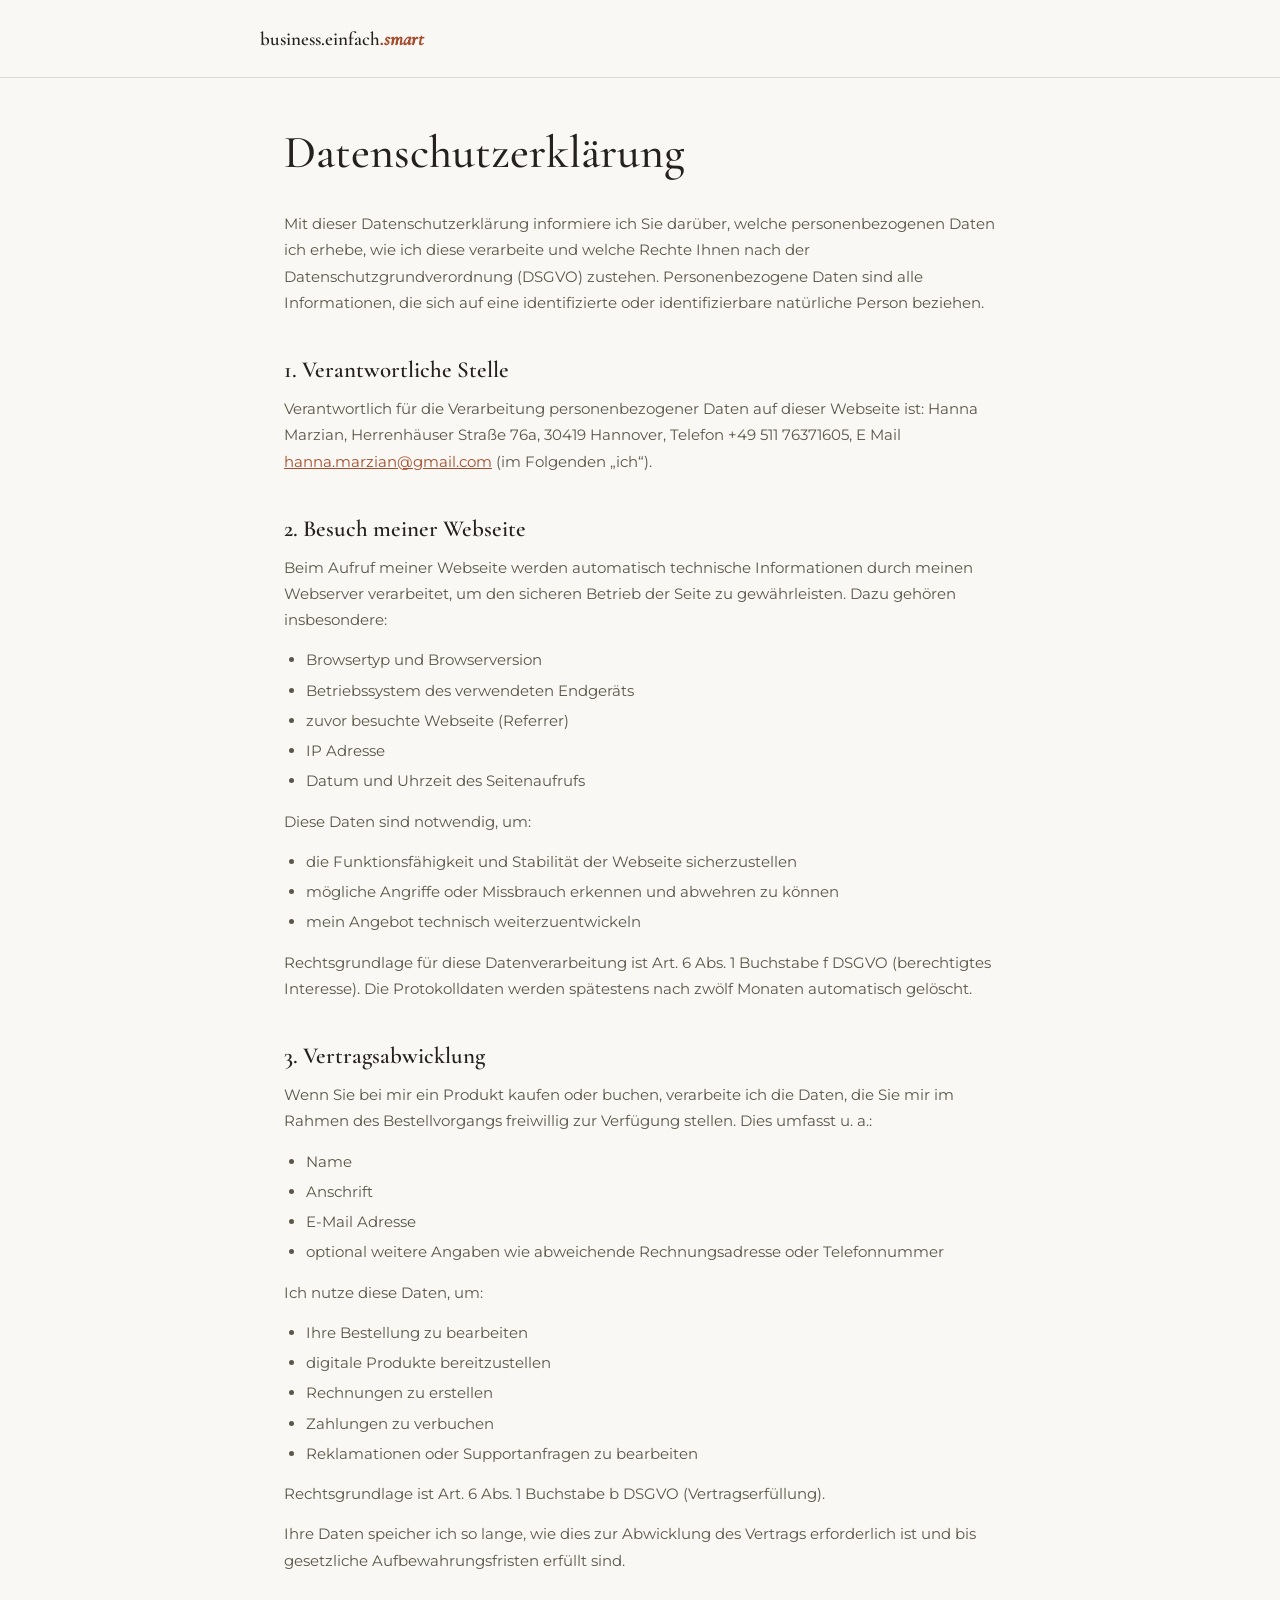
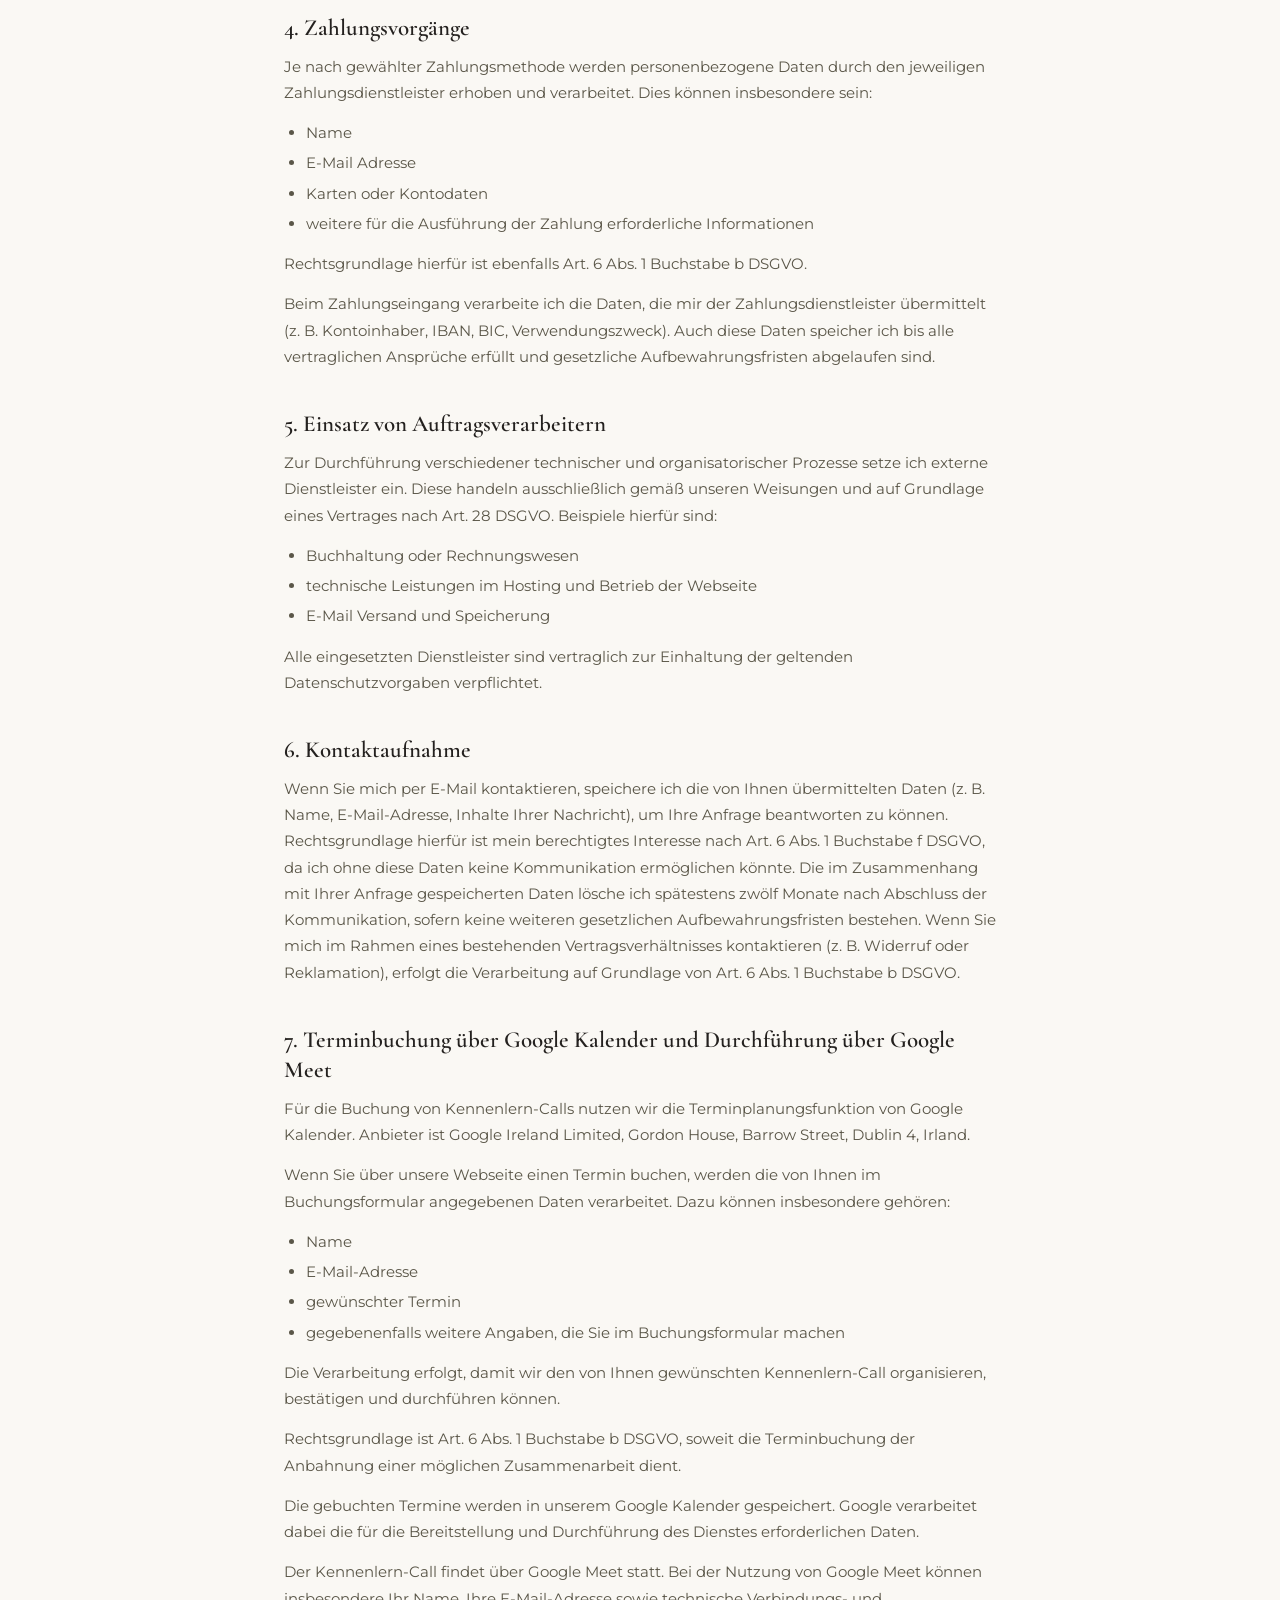
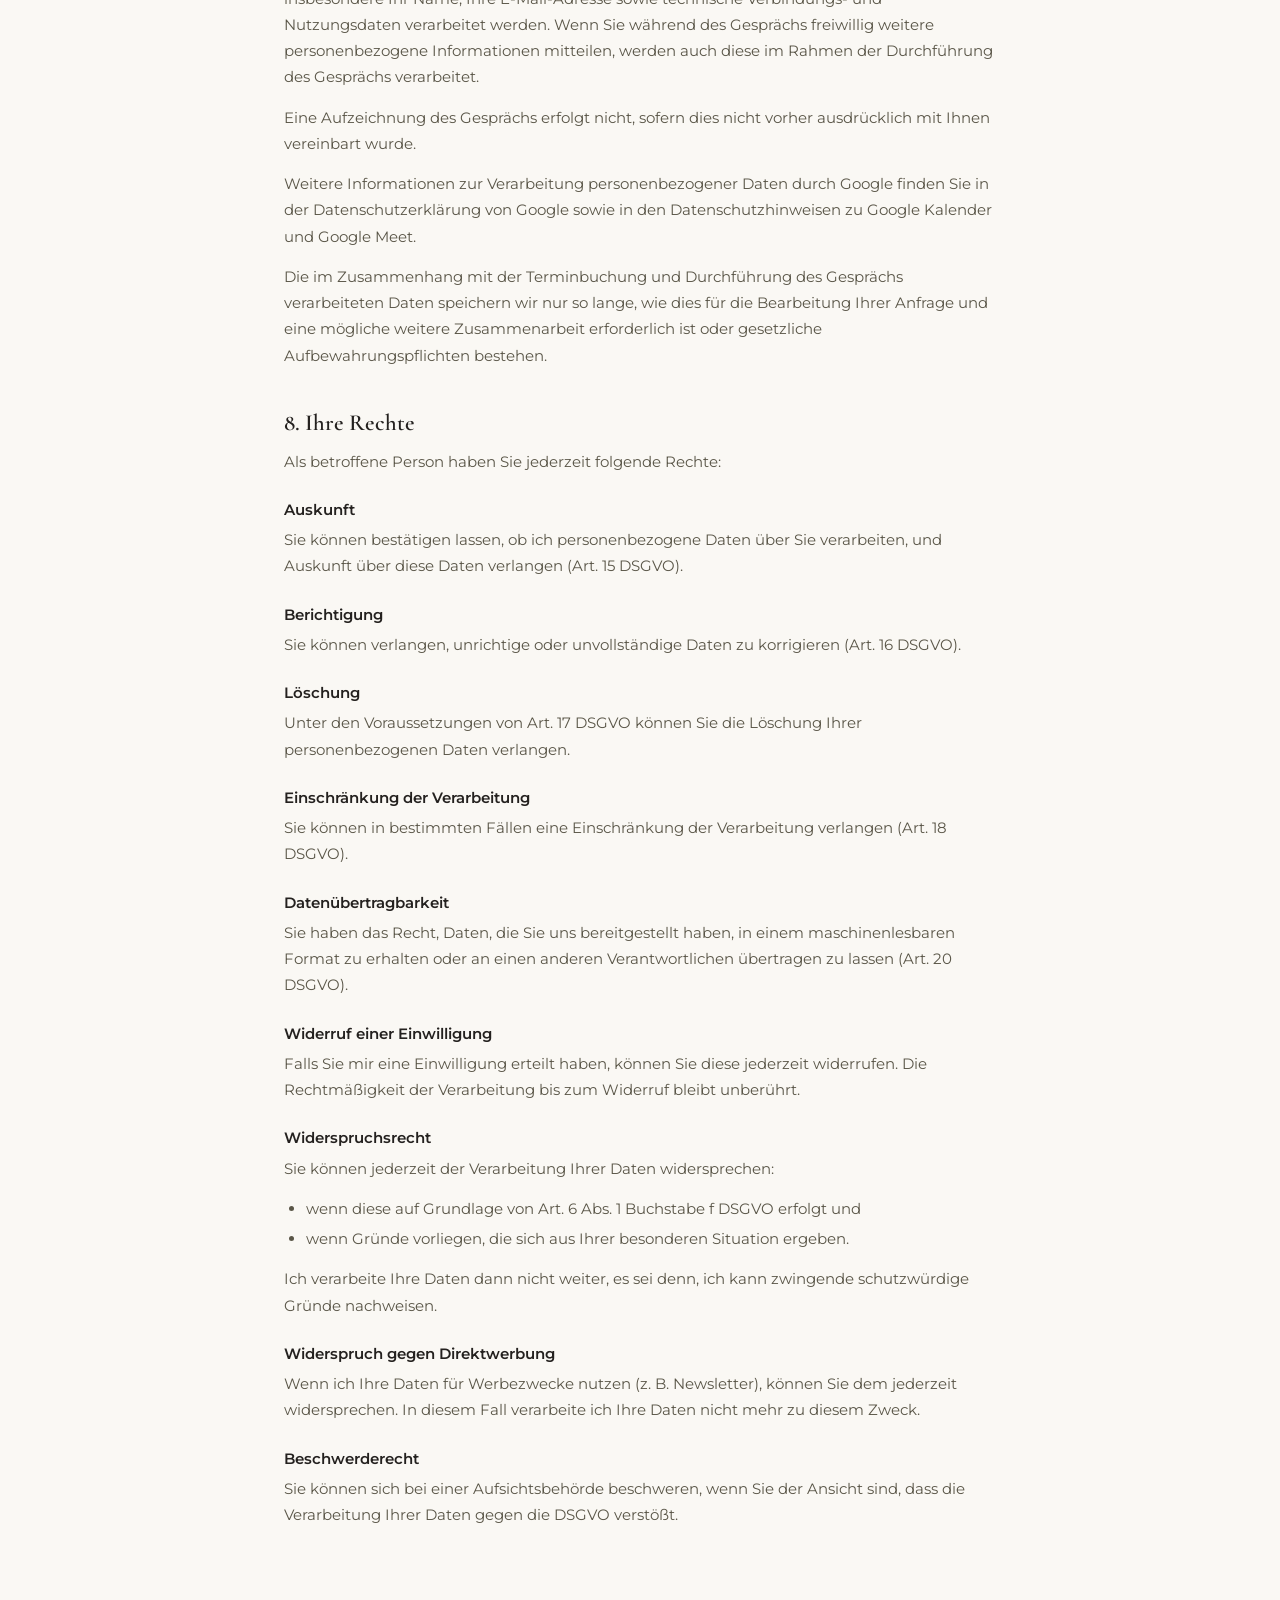
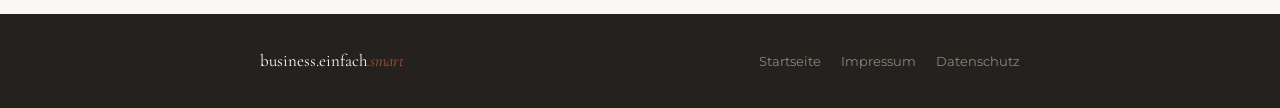
==== datenschutz.html @ f355cbbf "Add files via upload Version 1.0" ====
<!doctype html>
<html lang="de">
<head>
<meta charset="utf-8" />
<meta name="viewport" content="width=device-width, initial-scale=1, viewport-fit=cover" />
<meta name="robots" content="noindex" />
<title>Datenschutzerklärung | business.einfach.smart</title>
<link rel="stylesheet" href="fonts/fonts.css" />
<style>
  *, *::before, *::after { box-sizing: border-box; }
  :root {
    --creme: #F2EDE7; --offwhite: #FAF8F4; --rost: #A54D2D; --ink: #24211F;
    --ink-soft: #5A5648; --muted: #8C8776; --line: rgba(36,33,31,0.14);
    --serif: 'Cormorant Garamond', Georgia, serif;
    --sans: 'Montserrat', system-ui, -apple-system, sans-serif;
    padding-top: env(safe-area-inset-top, 0px); padding-bottom: env(safe-area-inset-bottom, 0px);
  }
  html { background: var(--offwhite); }
  body { margin: 0; background: var(--offwhite); color: var(--ink-soft); font-family: var(--sans); font-size: 15px; line-height: 1.75; }
  header { border-bottom: 1px solid var(--line); padding: 22px 24px; }
  header .inner, main, footer .inner { max-width: 760px; margin: 0 auto; }
  .logo { font-family: var(--serif); font-size: 19px; font-weight: 600; color: var(--ink); text-decoration: none; }
  .logo em { color: var(--rost); }
  main { padding: 48px 24px 72px; }
  h1 { font-family: var(--serif); font-weight: 500; color: var(--ink); font-size: clamp(34px, 5vw, 46px); margin: 0 0 32px; line-height: 1.15; }
  h2 { font-family: var(--serif); font-weight: 600; color: var(--ink); font-size: 23px; margin: 40px 0 10px; line-height: 1.3; }
  h3 { font-family: var(--sans); font-weight: 600; color: var(--ink); font-size: 15px; margin: 22px 0 4px; }
  p { margin: 0 0 14px; }
  ul { margin: 0 0 14px; padding-left: 22px; }
  li { margin-bottom: 4px; }
  a { color: var(--rost); }
  .address { margin-bottom: 24px; }
  .address strong { color: var(--ink); }
  footer { background: var(--ink); padding: 32px 24px; }
  footer .inner { display: flex; flex-wrap: wrap; gap: 20px; justify-content: space-between; align-items: center; }
  footer .flogo { font-family: var(--serif); font-size: 17px; color: var(--offwhite); }
  footer .flogo em { color: var(--rost); }
  footer nav { display: flex; gap: 20px; flex-wrap: wrap; }
  footer a { color: var(--muted); text-decoration: none; font-size: 13px; }
  footer a:hover { color: var(--rost); }
</style>
</head>
<body>
<header><div class="inner"><a class="logo" href="index.html">business.einfach<em>.smart</em></a></div></header>
<main>
<h1>Datenschutzerklärung</h1>
<p>Mit dieser Datenschutzerklärung informiere ich Sie darüber, welche personenbezogenen Daten ich erhebe, wie ich diese verarbeite und welche Rechte Ihnen nach der Datenschutzgrundverordnung (DSGVO) zustehen. Personenbezogene Daten sind alle Informationen, die sich auf eine identifizierte oder identifizierbare natürliche Person beziehen.</p>
<h2>1. Verantwortliche Stelle</h2>
<p>Verantwortlich für die Verarbeitung personenbezogener Daten auf dieser Webseite ist: Hanna Marzian, Herrenhäuser Straße 76a, 30419 Hannover, Telefon +49 511 76371605, E Mail <a href="mailto:hanna.marzian@gmail.com">hanna.marzian@gmail.com</a> (im Folgenden „ich“).</p>
<h2>2. Besuch meiner Webseite</h2>
<p>Beim Aufruf meiner Webseite werden automatisch technische Informationen durch meinen Webserver verarbeitet, um den sicheren Betrieb der Seite zu gewährleisten. Dazu gehören insbesondere:</p>
<ul>
  <li>Browsertyp und Browserversion</li>
  <li>Betriebssystem des verwendeten Endgeräts</li>
  <li>zuvor besuchte Webseite (Referrer)</li>
  <li>IP Adresse</li>
  <li>Datum und Uhrzeit des Seitenaufrufs</li>
</ul>
<p>Diese Daten sind notwendig, um:</p>
<ul>
  <li>die Funktionsfähigkeit und Stabilität der Webseite sicherzustellen</li>
  <li>mögliche Angriffe oder Missbrauch erkennen und abwehren zu können</li>
  <li>mein Angebot technisch weiterzuentwickeln</li>
</ul>
<p>Rechtsgrundlage für diese Datenverarbeitung ist Art. 6 Abs. 1 Buchstabe f DSGVO (berechtigtes Interesse). Die Protokolldaten werden spätestens nach zwölf Monaten automatisch gelöscht.</p>
<h2>3. Vertragsabwicklung</h2>
<p>Wenn Sie bei mir ein Produkt kaufen oder buchen, verarbeite ich die Daten, die Sie mir im Rahmen des Bestellvorgangs freiwillig zur Verfügung stellen. Dies umfasst u. a.:</p>
<ul>
  <li>Name</li>
  <li>Anschrift</li>
  <li>E-Mail Adresse</li>
  <li>optional weitere Angaben wie abweichende Rechnungsadresse oder Telefonnummer</li>
</ul>
<p>Ich nutze diese Daten, um:</p>
<ul>
  <li>Ihre Bestellung zu bearbeiten</li>
  <li>digitale Produkte bereitzustellen</li>
  <li>Rechnungen zu erstellen</li>
  <li>Zahlungen zu verbuchen</li>
  <li>Reklamationen oder Supportanfragen zu bearbeiten</li>
</ul>
<p>Rechtsgrundlage ist Art. 6 Abs. 1 Buchstabe b DSGVO (Vertragserfüllung).</p>
<p>Ihre Daten speicher ich so lange, wie dies zur Abwicklung des Vertrags erforderlich ist und bis gesetzliche Aufbewahrungsfristen erfüllt sind.</p>
<h2>4. Zahlungsvorgänge</h2>
<p>Je nach gewählter Zahlungsmethode werden personenbezogene Daten durch den jeweiligen Zahlungsdienstleister erhoben und verarbeitet. Dies können insbesondere sein:</p>
<ul>
  <li>Name</li>
  <li>E-Mail Adresse</li>
  <li>Karten oder Kontodaten</li>
  <li>weitere für die Ausführung der Zahlung erforderliche Informationen</li>
</ul>
<p>Rechtsgrundlage hierfür ist ebenfalls Art. 6 Abs. 1 Buchstabe b DSGVO.</p>
<p>Beim Zahlungseingang verarbeite ich die Daten, die mir der Zahlungsdienstleister übermittelt (z. B. Kontoinhaber, IBAN, BIC, Verwendungszweck). Auch diese Daten speicher ich bis alle vertraglichen Ansprüche erfüllt und gesetzliche Aufbewahrungsfristen abgelaufen sind.</p>
<h2>5. Einsatz von Auftragsverarbeitern</h2>
<p>Zur Durchführung verschiedener technischer und organisatorischer Prozesse setze ich externe Dienstleister ein. Diese handeln ausschließlich gemäß unseren Weisungen und auf Grundlage eines Vertrages nach Art. 28 DSGVO. Beispiele hierfür sind:</p>
<ul>
  <li>Buchhaltung oder Rechnungswesen</li>
  <li>technische Leistungen im Hosting und Betrieb der Webseite</li>
  <li>E-Mail Versand und Speicherung</li>
</ul>
<p>Alle eingesetzten Dienstleister sind vertraglich zur Einhaltung der geltenden Datenschutzvorgaben verpflichtet.</p>
<h2>6. Kontaktaufnahme</h2>
<p>Wenn Sie mich per E-Mail kontaktieren, speichere ich die von Ihnen übermittelten Daten (z. B. Name, E-Mail-Adresse, Inhalte Ihrer Nachricht), um Ihre Anfrage beantworten zu können. Rechtsgrundlage hierfür ist mein berechtigtes Interesse nach Art. 6 Abs. 1 Buchstabe f DSGVO, da ich ohne diese Daten keine Kommunikation ermöglichen könnte. Die im Zusammenhang mit Ihrer Anfrage gespeicherten Daten lösche ich spätestens zwölf Monate nach Abschluss der Kommunikation, sofern keine weiteren gesetzlichen Aufbewahrungsfristen bestehen. Wenn Sie mich im Rahmen eines bestehenden Vertragsverhältnisses kontaktieren (z. B. Widerruf oder Reklamation), erfolgt die Verarbeitung auf Grundlage von Art. 6 Abs. 1 Buchstabe b DSGVO.</p>
<h2>7. Terminbuchung über Google Kalender und Durchführung über Google Meet</h2>
<p>Für die Buchung von Kennenlern-Calls nutzen wir die Terminplanungsfunktion von Google Kalender. Anbieter ist Google Ireland Limited, Gordon House, Barrow Street, Dublin 4, Irland.</p>
<p>Wenn Sie über unsere Webseite einen Termin buchen, werden die von Ihnen im Buchungsformular angegebenen Daten verarbeitet. Dazu können insbesondere gehören:</p>
<ul>
  <li>Name</li>
  <li>E-Mail-Adresse</li>
  <li>gewünschter Termin</li>
  <li>gegebenenfalls weitere Angaben, die Sie im Buchungsformular machen</li>
</ul>
<p>Die Verarbeitung erfolgt, damit wir den von Ihnen gewünschten Kennenlern-Call organisieren, bestätigen und durchführen können.</p>
<p>Rechtsgrundlage ist Art. 6 Abs. 1 Buchstabe b DSGVO, soweit die Terminbuchung der Anbahnung einer möglichen Zusammenarbeit dient.</p>
<p>Die gebuchten Termine werden in unserem Google Kalender gespeichert. Google verarbeitet dabei die für die Bereitstellung und Durchführung des Dienstes erforderlichen Daten.</p>
<p>Der Kennenlern-Call findet über Google Meet statt. Bei der Nutzung von Google Meet können insbesondere Ihr Name, Ihre E-Mail-Adresse sowie technische Verbindungs- und Nutzungsdaten verarbeitet werden. Wenn Sie während des Gesprächs freiwillig weitere personenbezogene Informationen mitteilen, werden auch diese im Rahmen der Durchführung des Gesprächs verarbeitet.</p>
<p>Eine Aufzeichnung des Gesprächs erfolgt nicht, sofern dies nicht vorher ausdrücklich mit Ihnen vereinbart wurde.</p>
<p>Weitere Informationen zur Verarbeitung personenbezogener Daten durch Google finden Sie in der Datenschutzerklärung von Google sowie in den Datenschutzhinweisen zu Google Kalender und Google Meet.</p>
<p>Die im Zusammenhang mit der Terminbuchung und Durchführung des Gesprächs verarbeiteten Daten speichern wir nur so lange, wie dies für die Bearbeitung Ihrer Anfrage und eine mögliche weitere Zusammenarbeit erforderlich ist oder gesetzliche Aufbewahrungspflichten bestehen.</p>
<h2>8. Ihre Rechte</h2>
<p>Als betroffene Person haben Sie jederzeit folgende Rechte:</p>
<h3>Auskunft</h3>
<p>Sie können bestätigen lassen, ob ich personenbezogene Daten über Sie verarbeiten, und Auskunft über diese Daten verlangen (Art. 15 DSGVO).</p>
<h3>Berichtigung</h3>
<p>Sie können verlangen, unrichtige oder unvollständige Daten zu korrigieren (Art. 16 DSGVO).</p>
<h3>Löschung</h3>
<p>Unter den Voraussetzungen von Art. 17 DSGVO können Sie die Löschung Ihrer personenbezogenen Daten verlangen.</p>
<h3>Einschränkung der Verarbeitung</h3>
<p>Sie können in bestimmten Fällen eine Einschränkung der Verarbeitung verlangen (Art. 18 DSGVO).</p>
<h3>Datenübertragbarkeit</h3>
<p>Sie haben das Recht, Daten, die Sie uns bereitgestellt haben, in einem maschinenlesbaren Format zu erhalten oder an einen anderen Verantwortlichen übertragen zu lassen (Art. 20 DSGVO).</p>
<h3>Widerruf einer Einwilligung</h3>
<p>Falls Sie mir eine Einwilligung erteilt haben, können Sie diese jederzeit widerrufen. Die Rechtmäßigkeit der Verarbeitung bis zum Widerruf bleibt unberührt.</p>
<h3>Widerspruchsrecht</h3>
<p>Sie können jederzeit der Verarbeitung Ihrer Daten widersprechen:</p>
<ul>
  <li>wenn diese auf Grundlage von Art. 6 Abs. 1 Buchstabe f DSGVO erfolgt und</li>
  <li>wenn Gründe vorliegen, die sich aus Ihrer besonderen Situation ergeben.</li>
</ul>
<p>Ich verarbeite Ihre Daten dann nicht weiter, es sei denn, ich kann zwingende schutzwürdige Gründe nachweisen.</p>
<h3>Widerspruch gegen Direktwerbung</h3>
<p>Wenn ich Ihre Daten für Werbezwecke nutzen (z. B. Newsletter), können Sie dem jederzeit widersprechen. In diesem Fall verarbeite ich Ihre Daten nicht mehr zu diesem Zweck.</p>
<h3>Beschwerderecht</h3>
<p>Sie können sich bei einer Aufsichtsbehörde beschweren, wenn Sie der Ansicht sind, dass die Verarbeitung Ihrer Daten gegen die DSGVO verstößt.</p>
</main>
<footer><div class="inner">
  <div class="flogo">business.einfach<em>.smart</em></div>
  <nav>
    <a href="index.html">Startseite</a>
    <a href="impressum.html">Impressum</a>
    <a href="datenschutz.html">Datenschutz</a>
  </nav>
</div></footer>
</body>
</html>
---- fonts/fonts.css ----
/* Lokal gehostete Schriften (Quelle: Fontsource, SIL Open Font License). Ersetzt Google Fonts. */

/* cormorant-garamond-latin-ext-400-normal */
@font-face {
  font-family: 'Cormorant Garamond';
  font-style: normal;
  font-display: swap;
  font-weight: 400;
  src: url(./cormorant-garamond-latin-ext-400-normal.woff2) format('woff2');
  unicode-range: U+0100-02BA,U+02BD-02C5,U+02C7-02CC,U+02CE-02D7,U+02DD-02FF,U+0304,U+0308,U+0329,U+1D00-1DBF,U+1E00-1E9F,U+1EF2-1EFF,U+2020,U+20A0-20AB,U+20AD-20C0,U+2113,U+2C60-2C7F,U+A720-A7FF;
}

/* cormorant-garamond-latin-400-normal */
@font-face {
  font-family: 'Cormorant Garamond';
  font-style: normal;
  font-display: swap;
  font-weight: 400;
  src: url(./cormorant-garamond-latin-400-normal.woff2) format('woff2');
  unicode-range: U+0000-00FF,U+0131,U+0152-0153,U+02BB-02BC,U+02C6,U+02DA,U+02DC,U+0304,U+0308,U+0329,U+2000-206F,U+20AC,U+2122,U+2191,U+2193,U+2212,U+2215,U+FEFF,U+FFFD;
}

/* cormorant-garamond-latin-ext-500-normal */
@font-face {
  font-family: 'Cormorant Garamond';
  font-style: normal;
  font-display: swap;
  font-weight: 500;
  src: url(./cormorant-garamond-latin-ext-500-normal.woff2) format('woff2');
  unicode-range: U+0100-02BA,U+02BD-02C5,U+02C7-02CC,U+02CE-02D7,U+02DD-02FF,U+0304,U+0308,U+0329,U+1D00-1DBF,U+1E00-1E9F,U+1EF2-1EFF,U+2020,U+20A0-20AB,U+20AD-20C0,U+2113,U+2C60-2C7F,U+A720-A7FF;
}

/* cormorant-garamond-latin-500-normal */
@font-face {
  font-family: 'Cormorant Garamond';
  font-style: normal;
  font-display: swap;
  font-weight: 500;
  src: url(./cormorant-garamond-latin-500-normal.woff2) format('woff2');
  unicode-range: U+0000-00FF,U+0131,U+0152-0153,U+02BB-02BC,U+02C6,U+02DA,U+02DC,U+0304,U+0308,U+0329,U+2000-206F,U+20AC,U+2122,U+2191,U+2193,U+2212,U+2215,U+FEFF,U+FFFD;
}

/* cormorant-garamond-latin-ext-600-normal */
@font-face {
  font-family: 'Cormorant Garamond';
  font-style: normal;
  font-display: swap;
  font-weight: 600;
  src: url(./cormorant-garamond-latin-ext-600-normal.woff2) format('woff2');
  unicode-range: U+0100-02BA,U+02BD-02C5,U+02C7-02CC,U+02CE-02D7,U+02DD-02FF,U+0304,U+0308,U+0329,U+1D00-1DBF,U+1E00-1E9F,U+1EF2-1EFF,U+2020,U+20A0-20AB,U+20AD-20C0,U+2113,U+2C60-2C7F,U+A720-A7FF;
}

/* cormorant-garamond-latin-600-normal */
@font-face {
  font-family: 'Cormorant Garamond';
  font-style: normal;
  font-display: swap;
  font-weight: 600;
  src: url(./cormorant-garamond-latin-600-normal.woff2) format('woff2');
  unicode-range: U+0000-00FF,U+0131,U+0152-0153,U+02BB-02BC,U+02C6,U+02DA,U+02DC,U+0304,U+0308,U+0329,U+2000-206F,U+20AC,U+2122,U+2191,U+2193,U+2212,U+2215,U+FEFF,U+FFFD;
}

/* cormorant-garamond-latin-ext-400-italic */
@font-face {
  font-family: 'Cormorant Garamond';
  font-style: italic;
  font-display: swap;
  font-weight: 400;
  src: url(./cormorant-garamond-latin-ext-400-italic.woff2) format('woff2');
  unicode-range: U+0100-02BA,U+02BD-02C5,U+02C7-02CC,U+02CE-02D7,U+02DD-02FF,U+0304,U+0308,U+0329,U+1D00-1DBF,U+1E00-1E9F,U+1EF2-1EFF,U+2020,U+20A0-20AB,U+20AD-20C0,U+2113,U+2C60-2C7F,U+A720-A7FF;
}

/* cormorant-garamond-latin-400-italic */
@font-face {
  font-family: 'Cormorant Garamond';
  font-style: italic;
  font-display: swap;
  font-weight: 400;
  src: url(./cormorant-garamond-latin-400-italic.woff2) format('woff2');
  unicode-range: U+0000-00FF,U+0131,U+0152-0153,U+02BB-02BC,U+02C6,U+02DA,U+02DC,U+0304,U+0308,U+0329,U+2000-206F,U+20AC,U+2122,U+2191,U+2193,U+2212,U+2215,U+FEFF,U+FFFD;
}

/* cormorant-garamond-latin-ext-500-italic */
@font-face {
  font-family: 'Cormorant Garamond';
  font-style: italic;
  font-display: swap;
  font-weight: 500;
  src: url(./cormorant-garamond-latin-ext-500-italic.woff2) format('woff2');
  unicode-range: U+0100-02BA,U+02BD-02C5,U+02C7-02CC,U+02CE-02D7,U+02DD-02FF,U+0304,U+0308,U+0329,U+1D00-1DBF,U+1E00-1E9F,U+1EF2-1EFF,U+2020,U+20A0-20AB,U+20AD-20C0,U+2113,U+2C60-2C7F,U+A720-A7FF;
}

/* cormorant-garamond-latin-500-italic */
@font-face {
  font-family: 'Cormorant Garamond';
  font-style: italic;
  font-display: swap;
  font-weight: 500;
  src: url(./cormorant-garamond-latin-500-italic.woff2) format('woff2');
  unicode-range: U+0000-00FF,U+0131,U+0152-0153,U+02BB-02BC,U+02C6,U+02DA,U+02DC,U+0304,U+0308,U+0329,U+2000-206F,U+20AC,U+2122,U+2191,U+2193,U+2212,U+2215,U+FEFF,U+FFFD;
}

/* montserrat-latin-ext-400-normal */
@font-face {
  font-family: 'Montserrat';
  font-style: normal;
  font-display: swap;
  font-weight: 400;
  src: url(./montserrat-latin-ext-400-normal.woff2) format('woff2');
  unicode-range: U+0100-02BA,U+02BD-02C5,U+02C7-02CC,U+02CE-02D7,U+02DD-02FF,U+0304,U+0308,U+0329,U+1D00-1DBF,U+1E00-1E9F,U+1EF2-1EFF,U+2020,U+20A0-20AB,U+20AD-20C0,U+2113,U+2C60-2C7F,U+A720-A7FF;
}

/* montserrat-latin-400-normal */
@font-face {
  font-family: 'Montserrat';
  font-style: normal;
  font-display: swap;
  font-weight: 400;
  src: url(./montserrat-latin-400-normal.woff2) format('woff2');
  unicode-range: U+0000-00FF,U+0131,U+0152-0153,U+02BB-02BC,U+02C6,U+02DA,U+02DC,U+0304,U+0308,U+0329,U+2000-206F,U+20AC,U+2122,U+2191,U+2193,U+2212,U+2215,U+FEFF,U+FFFD;
}

/* montserrat-latin-ext-500-normal */
@font-face {
  font-family: 'Montserrat';
  font-style: normal;
  font-display: swap;
  font-weight: 500;
  src: url(./montserrat-latin-ext-500-normal.woff2) format('woff2');
  unicode-range: U+0100-02BA,U+02BD-02C5,U+02C7-02CC,U+02CE-02D7,U+02DD-02FF,U+0304,U+0308,U+0329,U+1D00-1DBF,U+1E00-1E9F,U+1EF2-1EFF,U+2020,U+20A0-20AB,U+20AD-20C0,U+2113,U+2C60-2C7F,U+A720-A7FF;
}

/* montserrat-latin-500-normal */
@font-face {
  font-family: 'Montserrat';
  font-style: normal;
  font-display: swap;
  font-weight: 500;
  src: url(./montserrat-latin-500-normal.woff2) format('woff2');
  unicode-range: U+0000-00FF,U+0131,U+0152-0153,U+02BB-02BC,U+02C6,U+02DA,U+02DC,U+0304,U+0308,U+0329,U+2000-206F,U+20AC,U+2122,U+2191,U+2193,U+2212,U+2215,U+FEFF,U+FFFD;
}

/* montserrat-latin-ext-600-normal */
@font-face {
  font-family: 'Montserrat';
  font-style: normal;
  font-display: swap;
  font-weight: 600;
  src: url(./montserrat-latin-ext-600-normal.woff2) format('woff2');
  unicode-range: U+0100-02BA,U+02BD-02C5,U+02C7-02CC,U+02CE-02D7,U+02DD-02FF,U+0304,U+0308,U+0329,U+1D00-1DBF,U+1E00-1E9F,U+1EF2-1EFF,U+2020,U+20A0-20AB,U+20AD-20C0,U+2113,U+2C60-2C7F,U+A720-A7FF;
}

/* montserrat-latin-600-normal */
@font-face {
  font-family: 'Montserrat';
  font-style: normal;
  font-display: swap;
  font-weight: 600;
  src: url(./montserrat-latin-600-normal.woff2) format('woff2');
  unicode-range: U+0000-00FF,U+0131,U+0152-0153,U+02BB-02BC,U+02C6,U+02DA,U+02DC,U+0304,U+0308,U+0329,U+2000-206F,U+20AC,U+2122,U+2191,U+2193,U+2212,U+2215,U+FEFF,U+FFFD;
}

/* montserrat-latin-ext-700-normal */
@font-face {
  font-family: 'Montserrat';
  font-style: normal;
  font-display: swap;
  font-weight: 700;
  src: url(./montserrat-latin-ext-700-normal.woff2) format('woff2');
  unicode-range: U+0100-02BA,U+02BD-02C5,U+02C7-02CC,U+02CE-02D7,U+02DD-02FF,U+0304,U+0308,U+0329,U+1D00-1DBF,U+1E00-1E9F,U+1EF2-1EFF,U+2020,U+20A0-20AB,U+20AD-20C0,U+2113,U+2C60-2C7F,U+A720-A7FF;
}

/* montserrat-latin-700-normal */
@font-face {
  font-family: 'Montserrat';
  font-style: normal;
  font-display: swap;
  font-weight: 700;
  src: url(./montserrat-latin-700-normal.woff2) format('woff2');
  unicode-range: U+0000-00FF,U+0131,U+0152-0153,U+02BB-02BC,U+02C6,U+02DA,U+02DC,U+0304,U+0308,U+0329,U+2000-206F,U+20AC,U+2122,U+2191,U+2193,U+2212,U+2215,U+FEFF,U+FFFD;
}
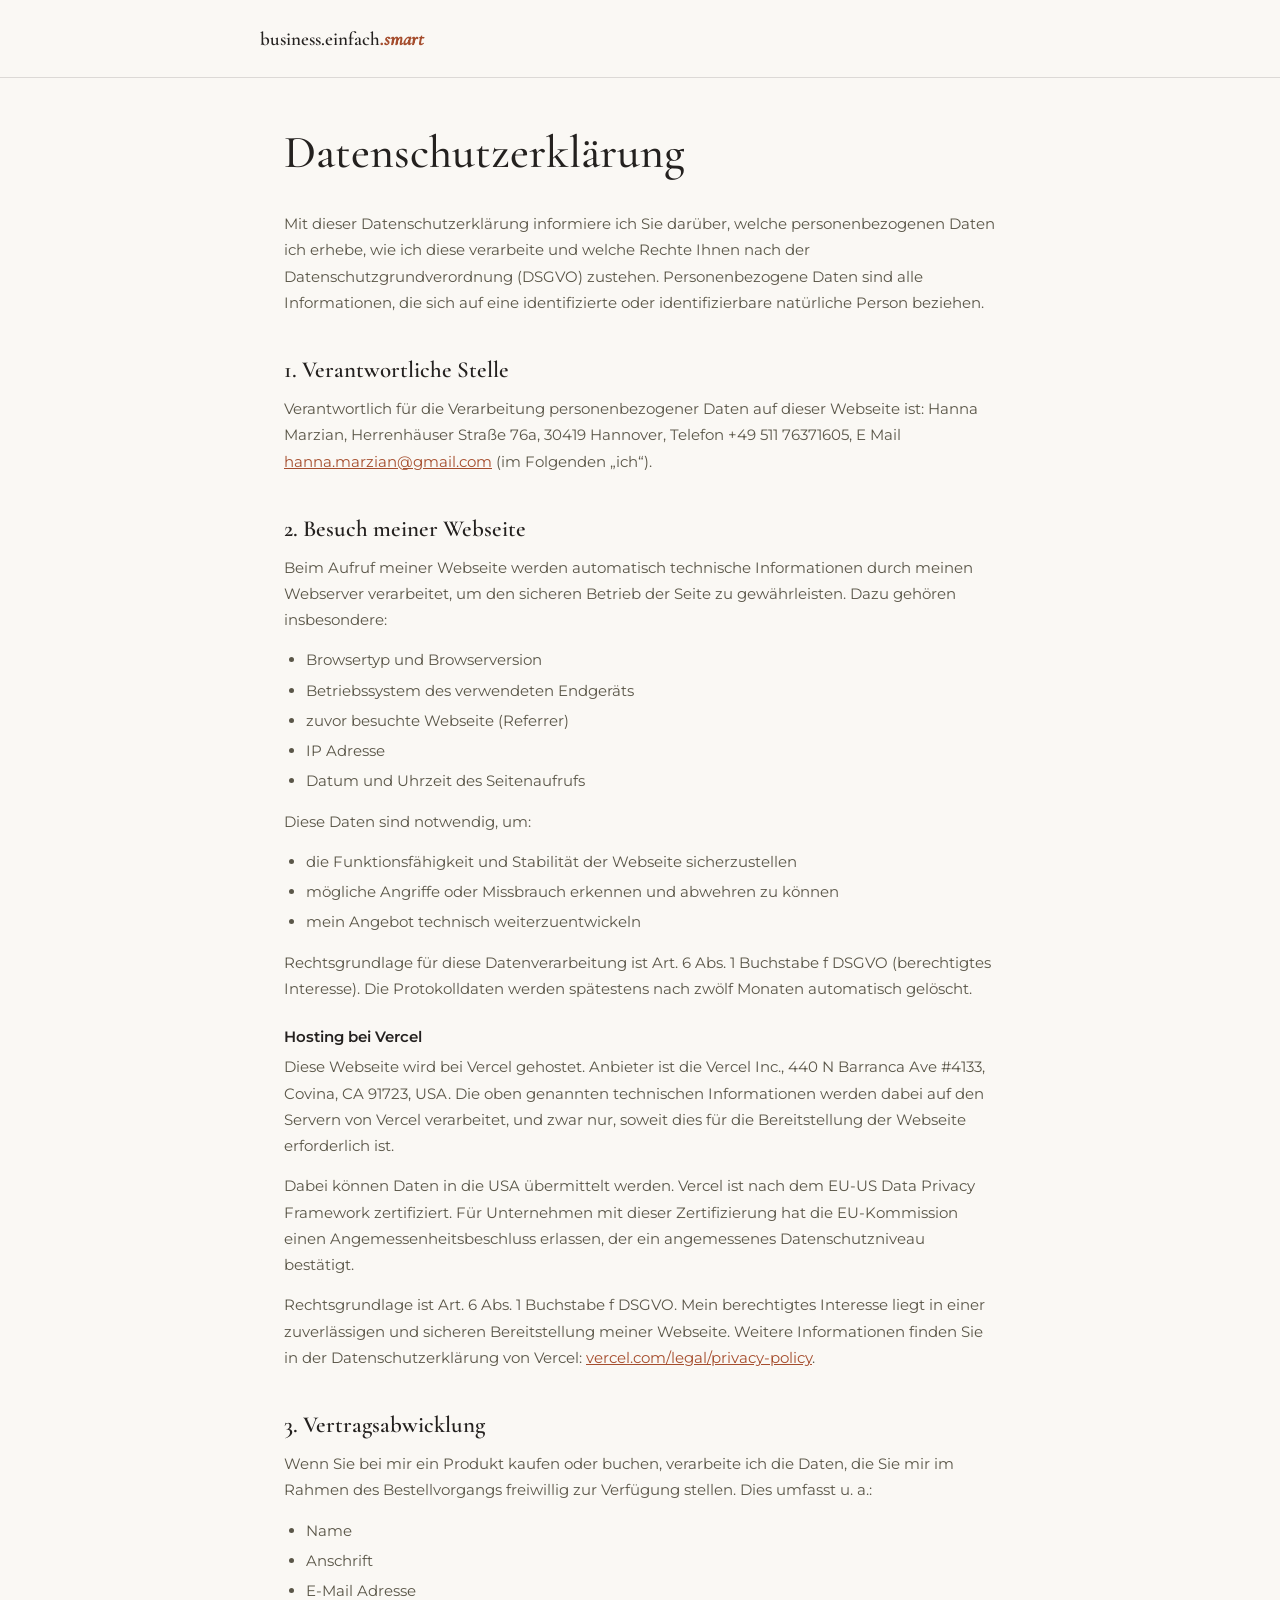
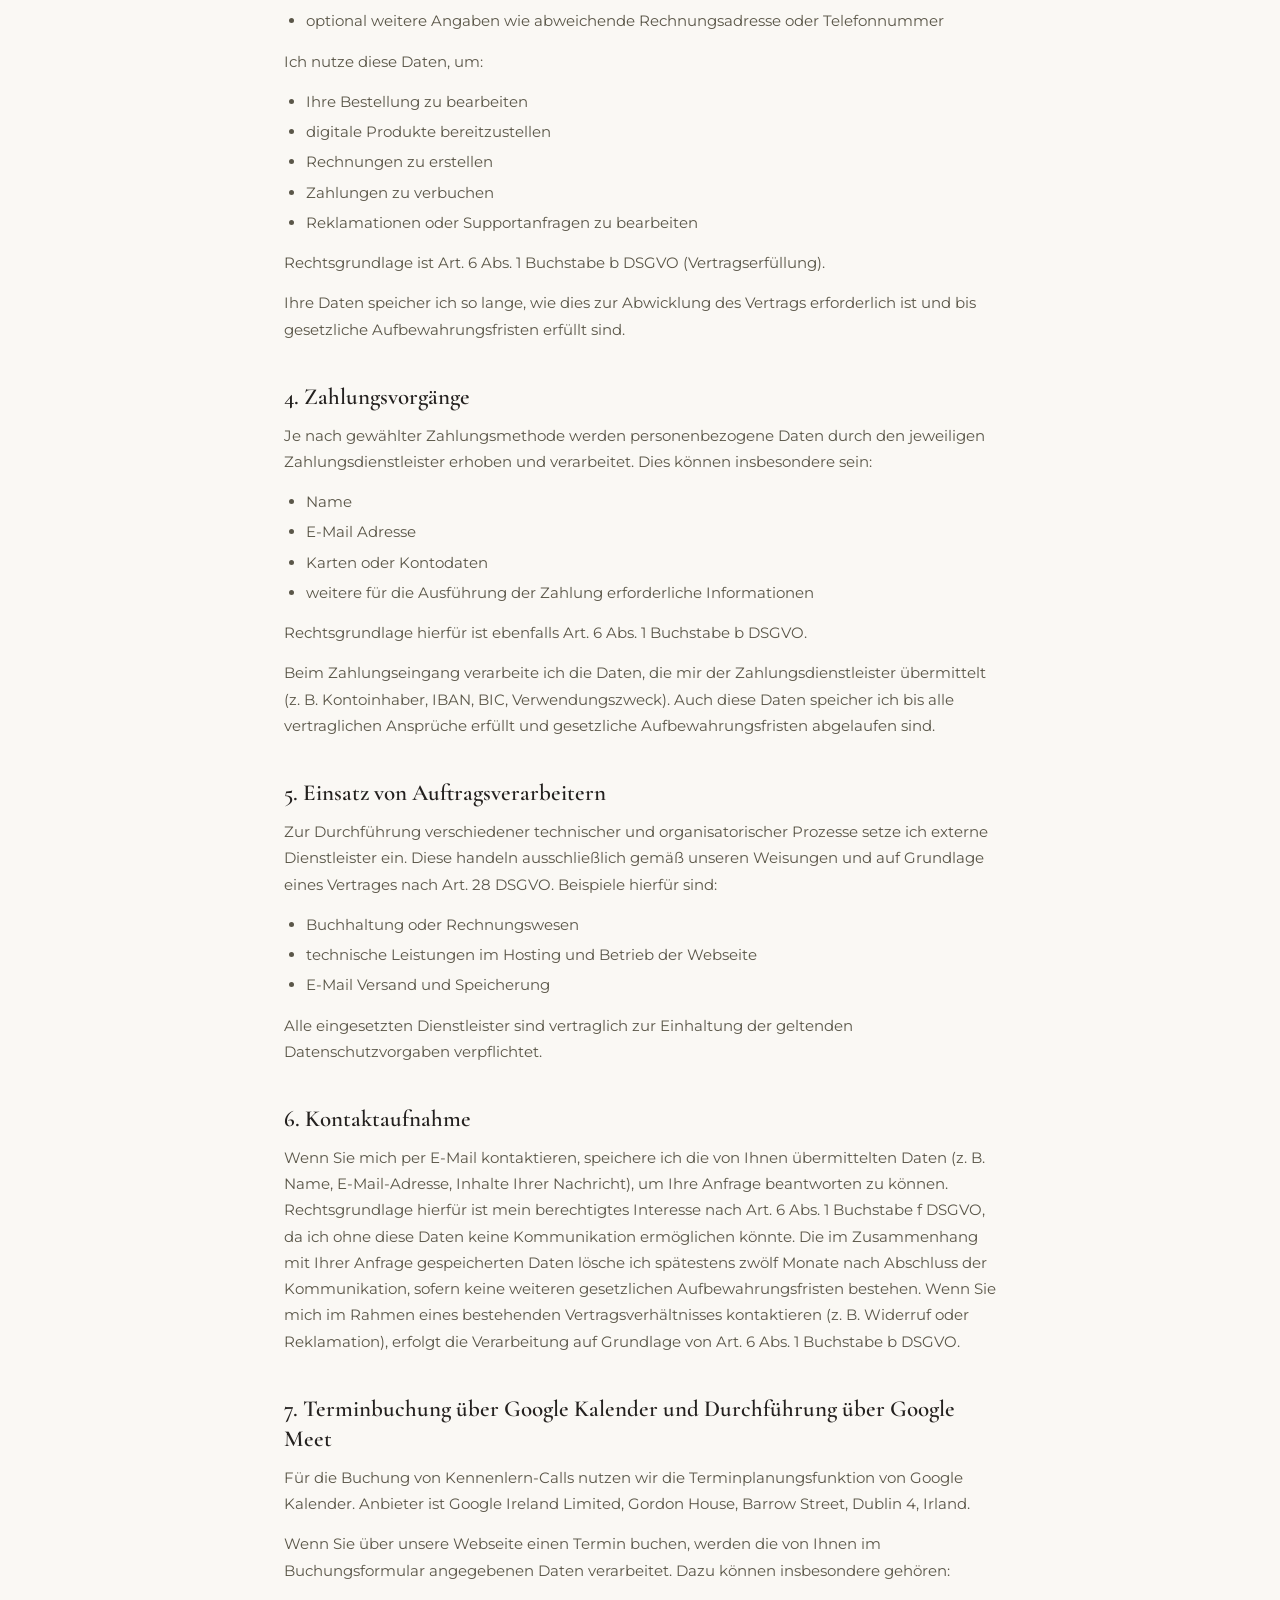
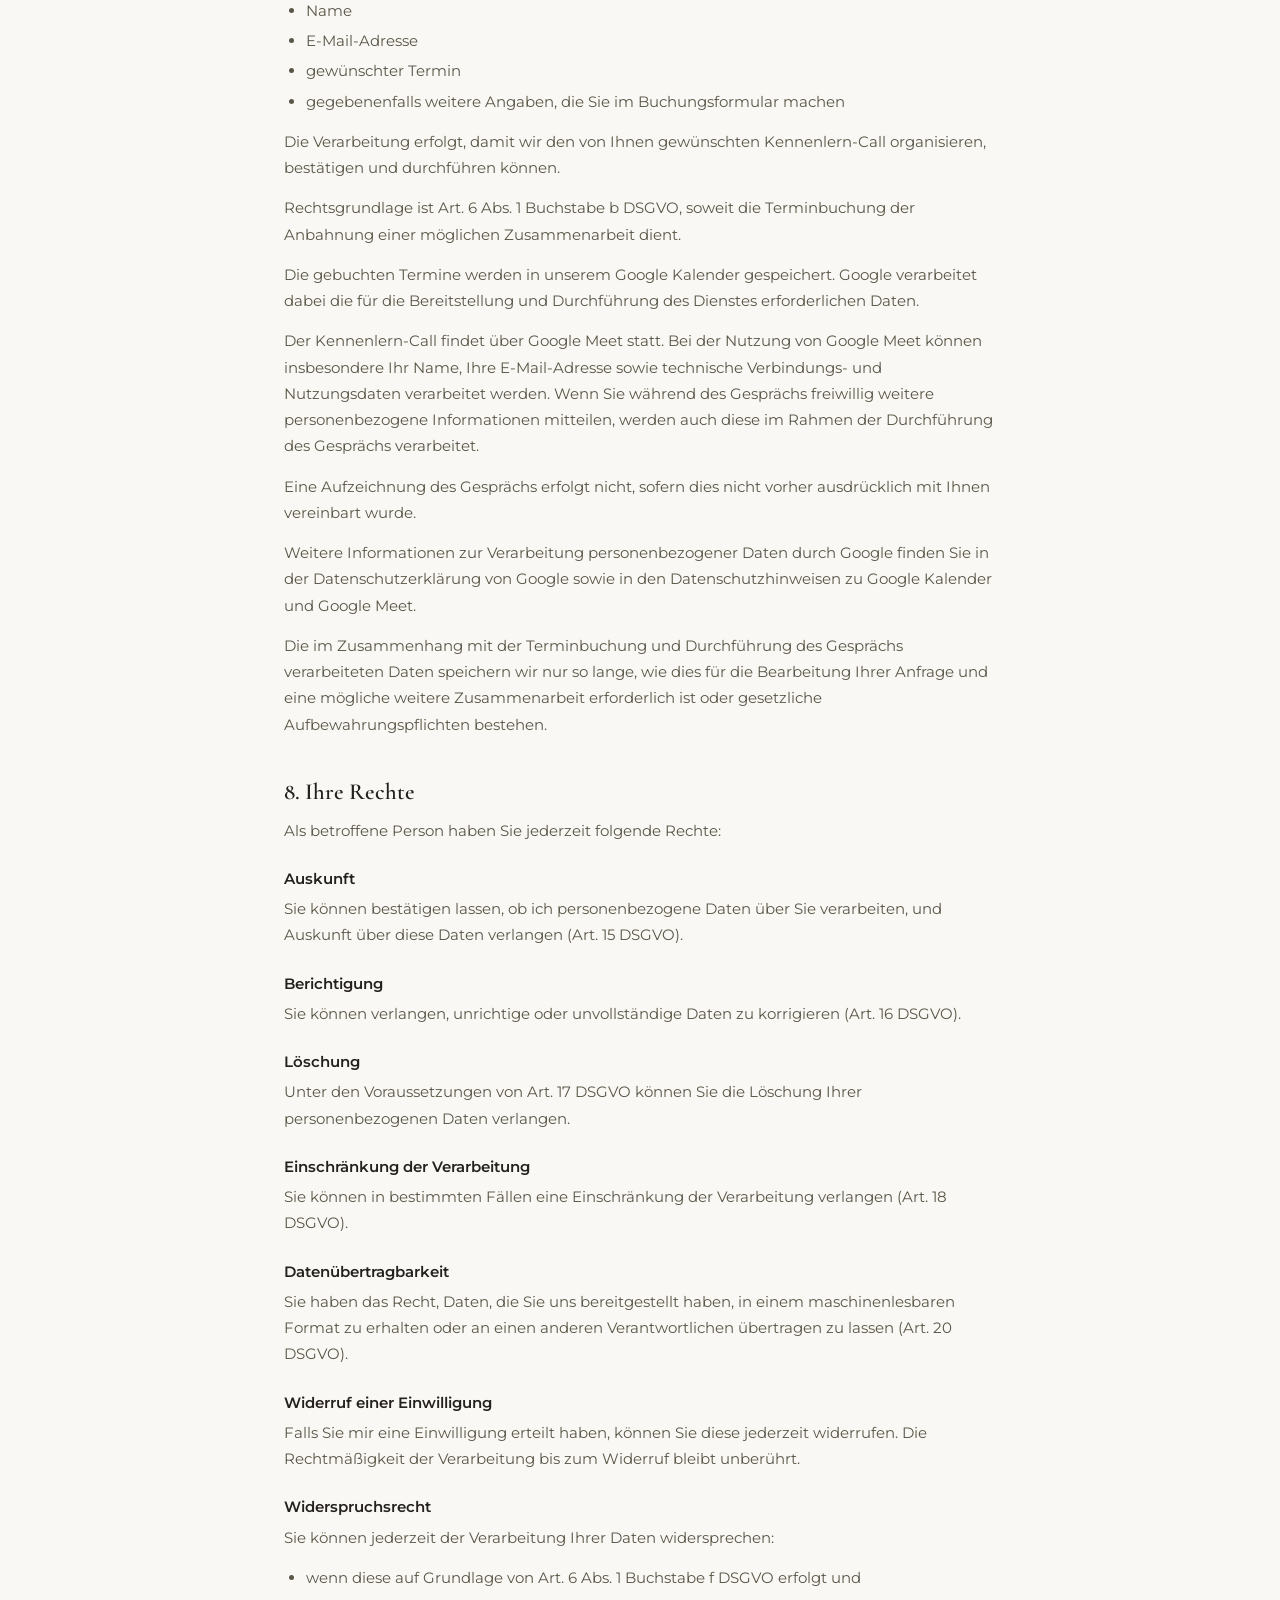
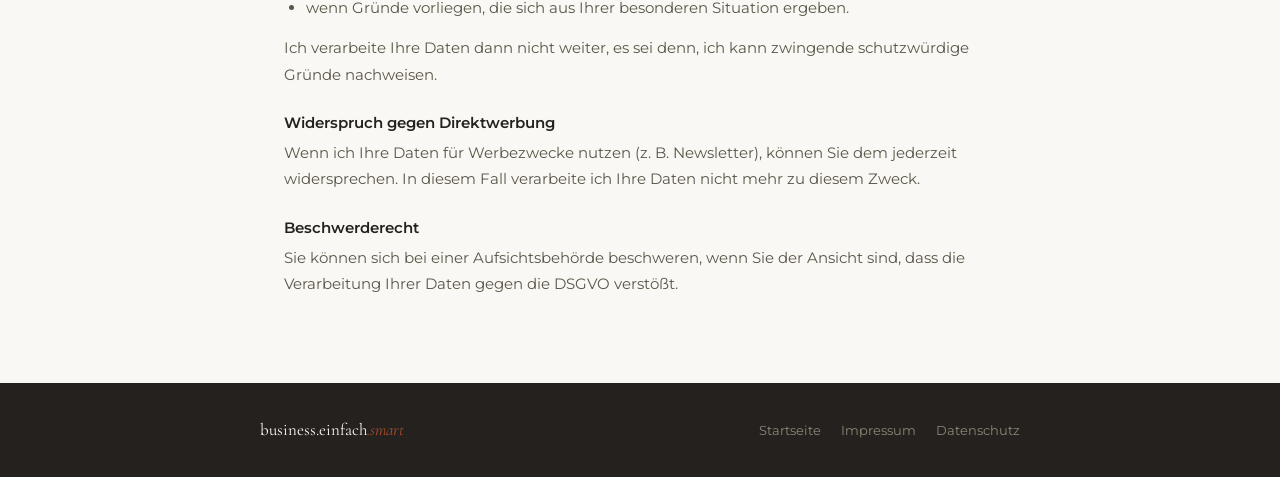
==== commit 53855b6b: "Add files via upload" ====
--- a/datenschutz.html
+++ b/datenschutz.html
@@ -63,6 +63,10 @@
   <li>mein Angebot technisch weiterzuentwickeln</li>
 </ul>
 <p>Rechtsgrundlage für diese Datenverarbeitung ist Art. 6 Abs. 1 Buchstabe f DSGVO (berechtigtes Interesse). Die Protokolldaten werden spätestens nach zwölf Monaten automatisch gelöscht.</p>
+<h3>Hosting bei Vercel</h3>
+<p>Diese Webseite wird bei Vercel gehostet. Anbieter ist die Vercel Inc., 440 N Barranca Ave #4133, Covina, CA 91723, USA. Die oben genannten technischen Informationen werden dabei auf den Servern von Vercel verarbeitet, und zwar nur, soweit dies für die Bereitstellung der Webseite erforderlich ist.</p>
+<p>Dabei können Daten in die USA übermittelt werden. Vercel ist nach dem EU-US Data Privacy Framework zertifiziert. Für Unternehmen mit dieser Zertifizierung hat die EU-Kommission einen Angemessenheitsbeschluss erlassen, der ein angemessenes Datenschutzniveau bestätigt.</p>
+<p>Rechtsgrundlage ist Art. 6 Abs. 1 Buchstabe f DSGVO. Mein berechtigtes Interesse liegt in einer zuverlässigen und sicheren Bereitstellung meiner Webseite. Weitere Informationen finden Sie in der Datenschutzerklärung von Vercel: <a href="https://vercel.com/legal/privacy-policy" target="_blank" rel="noopener">vercel.com/legal/privacy-policy</a>.</p>
 <h2>3. Vertragsabwicklung</h2>
 <p>Wenn Sie bei mir ein Produkt kaufen oder buchen, verarbeite ich die Daten, die Sie mir im Rahmen des Bestellvorgangs freiwillig zur Verfügung stellen. Dies umfasst u. a.:</p>
 <ul>
